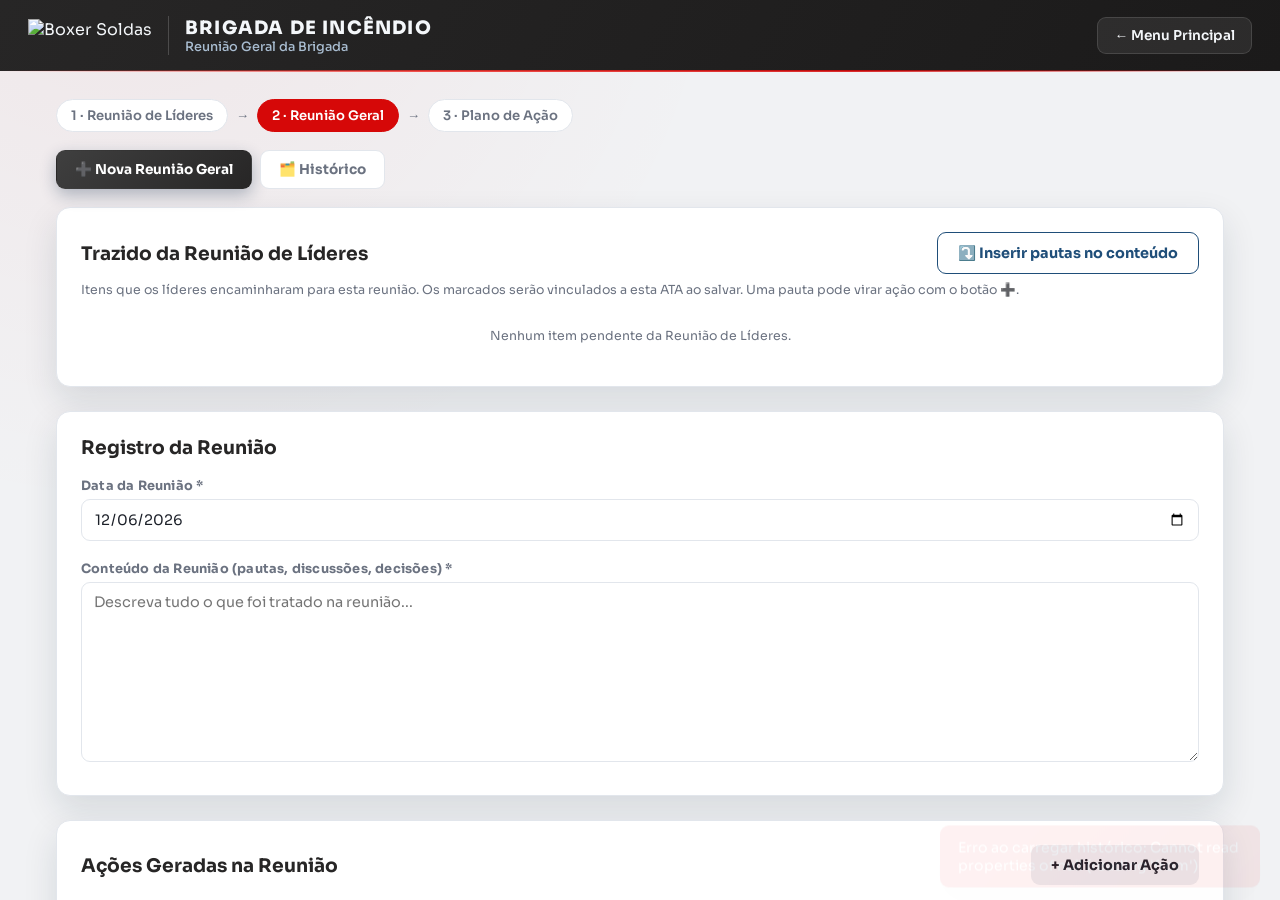
==== ata.html @ 2d409639 "Colaboradores, documentos, reuniões e logo" ====
<!doctype html>
<html lang="pt-BR">
<head>
<meta charset="UTF-8" />
<meta http-equiv="refresh" content="0; url=reuniao-geral.html" />
<title>Brigada Boxer — Reunião Geral</title>
</head>
<body>
<p>A Gestão de ATA agora é a <a href="reuniao-geral.html">Reunião Geral da Brigada</a>.</p>
</body>
</html>
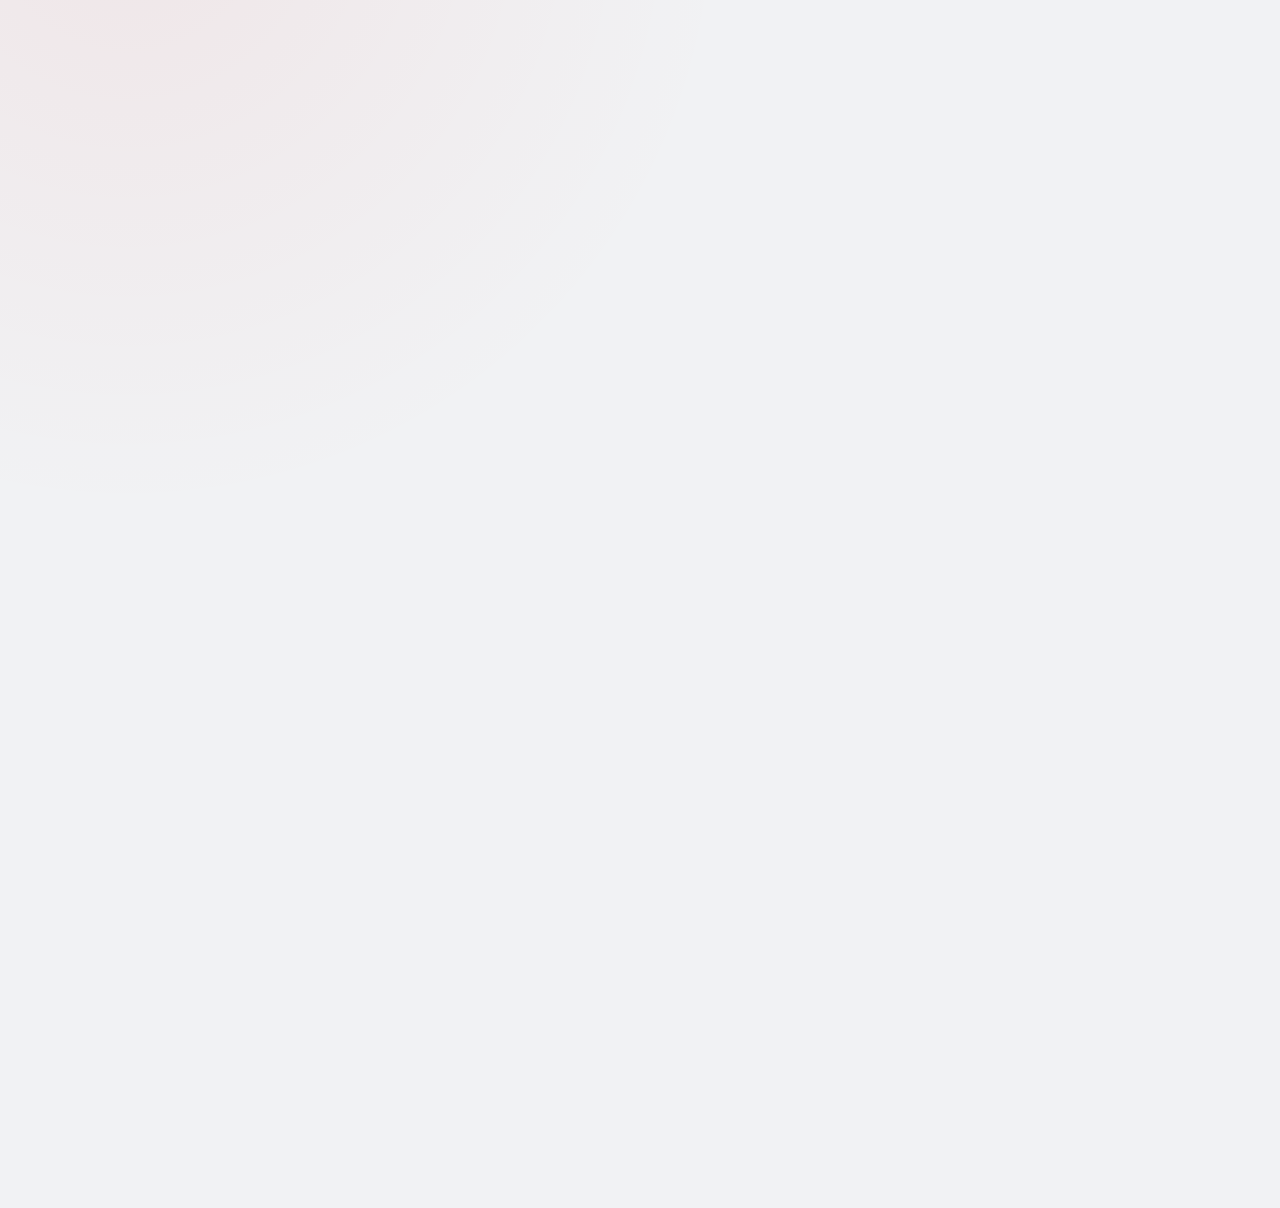
==== commit e4d0499b: "Reunião extraordinária, calendário em grade do ano e app instalável (PWA) - Reunião Geral: opção 'ex" ====
--- a/ata.html
+++ b/ata.html
@@ -4,6 +4,13 @@
 <meta charset="UTF-8" />
 <meta http-equiv="refresh" content="0; url=reuniao-geral.html" />
 <title>Brigada Boxer — Reunião Geral</title>
+<link rel="manifest" href="manifest.json" />
+<meta name="theme-color" content="#272626" />
+<meta name="mobile-web-app-capable" content="yes" />
+<meta name="apple-mobile-web-app-capable" content="yes" />
+<meta name="apple-mobile-web-app-status-bar-style" content="black" />
+<meta name="apple-mobile-web-app-title" content="Brigada Boxer" />
+<link rel="apple-touch-icon" href="assets/icons/apple-touch-icon.png" />
 </head>
 <body>
 <p>A Gestão de ATA agora é a <a href="reuniao-geral.html">Reunião Geral da Brigada</a>.</p>
